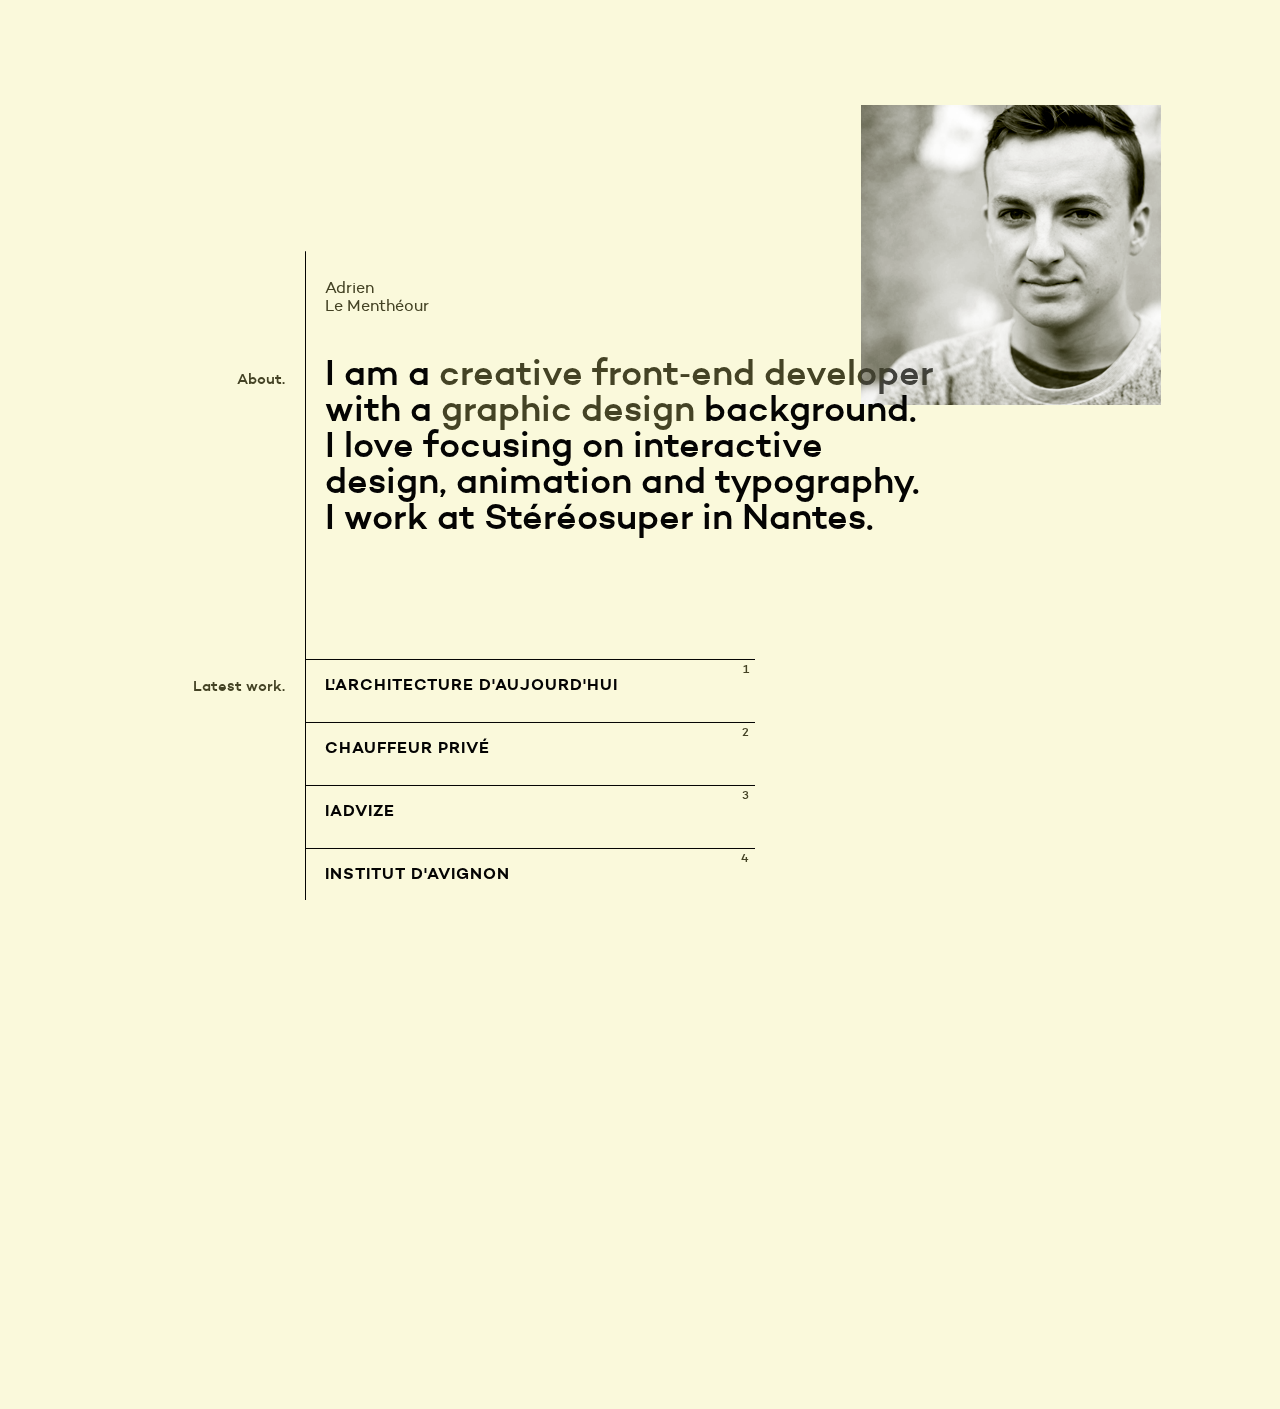
==== index.html @ e452087c ":art: Illus home" ====
<!DOCTYPE html>
<!--[if lt IE 9]> <html lang='fr-FR' class='no-js lt-ie9 lt-ie10'> <![endif]-->
<!--[if IE 9]> <html lang='fr-FR' class="no-js lt-ie10"> <![endif]-->
<!--[if gt IE 9]><!--> <html lang='fr-FR' class='no-js'> <!--<![endif]-->

  <head>
    <meta http-equiv='X-UA-Compatible' content='IE=edge'>
      <meta charset='utf-8'>
      <title>Adrien Le Menth&eacute;our - Creative front-end developer</title>
      <meta name='description' content='I am a creative front-end developer with a graphic design background. I love focusing on interactive design, animation and typography.'>
      <meta name='viewport' content='width=device-width,initial-scale=1'>
      <link rel="apple-touch-icon" sizes="57x57" href="/apple-touch-icon-57x57.png">
      <link rel="apple-touch-icon" sizes="114x114" href="/apple-touch-icon-114x114.png">
      <link rel="apple-touch-icon" sizes="72x72" href="/apple-touch-icon-72x72.png">
      <link rel="apple-touch-icon" sizes="144x144" href="/apple-touch-icon-144x144.png">
      <link rel="apple-touch-icon" sizes="60x60" href="/apple-touch-icon-60x60.png">
      <link rel="apple-touch-icon" sizes="120x120" href="/apple-touch-icon-120x120.png">
      <link rel="apple-touch-icon" sizes="76x76" href="/apple-touch-icon-76x76.png">
      <link rel="apple-touch-icon" sizes="152x152" href="/apple-touch-icon-152x152.png">
      <link rel="icon" type="image/png" href="/favicon-196x196.png" sizes="196x196">
      <link rel="icon" type="image/png" href="/favicon-160x160.png" sizes="160x160">
      <link rel="icon" type="image/png" href="/favicon-96x96.png" sizes="96x96">
      <link rel="icon" type="image/png" href="/favicon-16x16.png" sizes="16x16">
      <link rel="icon" type="image/png" href="/favicon-32x32.png" sizes="32x32">
      <meta name="msapplication-TileColor" content="#000000">
      <meta name="msapplication-TileImage" content="/mstile-144x144.png">
      <link rel='stylesheet' href='css/style.css'>
      <script src='js/modernizr.min.js'></script>
      <!-- GA -->
      <script>
        (function(i,s,o,g,r,a,m){i['GoogleAnalyticsObject']=r;i[r]=i[r]||function(){
        (i[r].q=i[r].q||[]).push(arguments)},i[r].l=1*new Date();a=s.createElement(o),
        m=s.getElementsByTagName(o)[0];a.async=1;a.src=g;m.parentNode.insertBefore(a,m)
        })(window,document,'script','//www.google-analytics.com/analytics.js','ga');
        ga('create', 'UA-35188171-1', 'auto');
        ga('send', 'pageview');
      </script>
  </head>

	<body>
    <section id="bloc-illus">
      <div class="container">
        <div class="wrapper-img-illus">
          <img src="img/profil.png">
          <svg  class="stroke-illus" id="stroke-top" xmlns="http://www.w3.org/2000/svg" xmlns:xlink="http://www.w3.org/1999/xlink" x="0px" y="0px"
             viewBox="0 0 120 124" style="enable-background:new 0 0 120 124;" xml:space="preserve">
            <path id="path-stroke-top" d="M15.5,108.5c13-30,53-82,89-93"/>
          </svg>
          <svg class="stroke-illus" id="stroke-bottom" version="1.1" xmlns="http://www.w3.org/2000/svg" xmlns:xlink="http://www.w3.org/1999/xlink" x="0px" y="0px"
             viewBox="0 0 213 221" style="enable-background:new 0 0 213 221;" xml:space="preserve">
            <path id="path-stroke-bottom" d="M15.5,205.5c37-96,111-36,132-85s21-94,50-105"/>
          </svg>
        </div>
      </div>
    </section>
    <section id="main">
    	<div class="container">
    		<div id="bloc-content">
    			<div id="trait"></div>
  				<div id="name">Adrien <br />Le Menthéour</div>
  				
  				<div class="categ" id="about">
  					<h2>About.</h2>
  					<h1>I am a <strong>creative front&#8209;end developer</strong> with a <strong>graphic design</strong> background. I love focusing on interactive design, animation and&nbsp;typography.<br /> I work at Stéréosuper in&nbsp;Nantes.</h1>
  				</div>
  				
  				<div class="categ" id="latest-work">
  					<h2 class="big-padding-top">Latest work.</h2>
  					<ul id="projects">
              <li class="project" id="project-aa">
                <a title="L'Architecture d'Aujourd'hui" class="project-link" href="http://www.larchitecturedaujourdhui.fr/" target="_blank" >
                  L'Architecture d'Aujourd'hui
                  <span class="bandeau-hover">
                    <span class="content-txt" data-hover="L'Architecture d'Aujourd'hui">
                      <span class="action">View it live ›</span>
                    </span>
                  </span>
                </a>
              </li>
              <li class="project" id="project-chauffeur-prive">
                <a title="Chauffeur Privé" class="project-link" href="http://www.chauffeur-prive.com/" target="_blank" >
                  Chauffeur Privé
                  <span class="bandeau-hover">
                    <span class="content-txt" data-hover="Chauffeur Privé">
                      <span class="action">View it live ›</span>
                    </span>
                  </span>
                </a>
              </li>
  						<li class="project" id="project-iadvize">
  							<a title="iAdvize" class="project-link" href="http://www.iadvize.com/fr/" target="_blank" >
  								iAdvize
                  <span class="bandeau-hover">
                    <span class="content-txt" data-hover="iAdvize">
                      <span class="action">View it live ›</span>
                    </span>
                  </span>
  							</a>
  						</li>
  						<li class="project" id="project-institut-avignon">
  							<a title="Institut d'Avignon" class="project-link" href="http://www.institutdavignon.fr/" target="_blank" >
  								Institut d'Avignon
                  <span class="bandeau-hover">
                    <span class="content-txt" data-hover="Institut d'Avignon">
                      <span class="action">View it live ›</span>
                    </span>
                  </span>
  							</a>
  						</li>
              <li class="project" id="project-arx">
                <a title="ARX" class="project-link" href="video-arx.html" target="_blank" >
                  ARX
                  <span class="bandeau-hover">
                    <span class="content-txt" data-hover="ARX">
                      <span class="action">View the screen capture ›</span>
                    </span>
                  </span>
                </a>
              </li>
  						<li class="project" id="project-fioulreduc">
  							<a title="FioulReduc" class="project-link" href="http://www.fioulreduc.com/" target="_blank" >
  								FioulReduc
                  <span class="bandeau-hover">
                    <span class="content-txt" data-hover="FioulReduc">
                      <span class="action">View it live ›</span>
                    </span>
                  </span>
  							</a>
  						</li>
              <li class="project" id="project-proximis">
                <a title="Proximis" class="project-link" href="video-proximis.html" target="_blank" >
                  Proximis
                  <span class="bandeau-hover">
                    <span class="content-txt" data-hover="Proximis">
                      <span class="action">View the screen capture ›</span>
                    </span>
                  </span>
                </a>
              </li>
  					</ul>
  				</div>
  				
  				<div class="categ" id="more-informations">
  					<h2>More information.</h2>
  					<ul id="social">
  						<li>
  							<a href="https://twitter.com/adrienleme" target="_blank" class="social-link plus-link"><span class="plus"></span>@adrienleme</a>
  							<div class="social-desc">Twitter</div>
  						</li>
  						<li>
  							<a href="mailto:contact@adrienlementheour.com" class="social-link plus-link"><span class="plus"></span>contact@adrienlementheour.com</a>
  							<div class="social-desc">e-mail</div>
  						</li>
  					</ul>
  				</div>
    		</div>
    	</div>
    </section>
    <!-- Greensock -->
    <script src="js/libs/tweens/TweenMax.min.js"></script>
    <script src="js/libs/tweens/plugins/ScrollToPlugin.min.js"></script>
    <script src="js/libs/tweens/plugins/DrawSVGPlugin.min.js"></script>

    <script src='js/jquery-1.11.2.min.js'></script>
    <script src='js/script.js'></script>
	</body>
</html>
---- css/style.css ----
@charset "utf-8";
article,
aside,
details,
figcaption,
figure,
footer,
header,
hgroup,
nav,
section,
summary,
main {
  display: block;
}
audio,
canvas,
video {
  display: inline-block;
  vertical-align: middle;
}
audio:not([controls]),
[hidden],
template {
  display: none;
}
* {
  box-sizing: inherit;
  padding: 0;
  margin: 0;
  font-size: inherit;
  line-height: inherit;
}
*:after,
*:before {
  box-sizing: inherit;
}
::after,
::before {
  vertical-align: inherit;
  text-decoration: inherit;
}
:root {
  box-sizing: border-box;
  -ms-overflow-style: -ms-autohiding-scrollbar;
  font-family: sans-serif;
  -webkit-text-size-adjust: 100%;
  -ms-text-size-adjust: 100%;
  text-size-adjust: 100%;
  text-rendering: optimizeLegibility;
}
a:focus {
  outline: thin dotted;
}
a:active,
a:hover {
  outline: 0;
}
iframe,
img,
svg {
  vertical-align: middle;
}
iframe,
embed,
object {
  max-width: 100%;
}
abbr[title] {
  border-bottom: 1px dotted;
}
b,
strong {
  font-weight: bold;
}
dfn {
  font-style: italic;
}
mark {
  background: #ff0;
  color: #000000;
}
code,
kbd,
pre,
samp {
  font-family: 'courier new', monospace, serif;
  font-size: 1em;
}
pre {
  white-space: pre;
  white-space: pre-wrap;
  word-wrap: break-word;
  overflow: auto;
  margin: 1em 0;
}
q {
  quotes: none;
}
q:before,
q:after {
  content: '';
  content: none;
}
sub,
sup,
small {
  font-size: 75%;
}
sub,
sup {
  position: relative;
  vertical-align: baseline;
  line-height: 0;
}
sup {
  top: -0.5em;
}
sub {
  bottom: -0.25em;
}
nav ul,
nav ol {
  list-style: none;
  list-style-image: none;
}
img {
  border: 0;
  -ms-interpolation-mode: bicubic;
}
svg:not(:root) {
  overflow: hidden;
}
fieldset,
legend {
  border: 0;
}
legend {
  white-space: normal;
}
button,
html input[type=button],
input[type=reset],
input[type=submit] {
  -moz-appearance: button;
  -webkit-appearance: button;
  cursor: pointer;
}
select {
  cursor: pointer;
}
button[disabled],
input[disabled] {
  cursor: default;
}
button,
input,
select,
textarea {
  vertical-align: baseline;
  font-family: inherit;
  font-size: 100%;
  background: none;
  border-radius: 0;
  color: inherit;
  font-style: inherit;
  font-weight: inherit;
}
input[type=checkbox],
input[type=radio] {
  cursor: pointer;
}
input[type=number] {
  width: auto;
}
button,
input {
  line-height: normal;
  -moz-appearance: none;
  -webkit-appearance: none;
}
button::-moz-focus-inner,
input::-moz-focus-inner {
  border: 0;
  padding: 0;
}
textarea {
  vertical-align: top;
  overflow: auto;
  resize: vertical;
  -moz-appearance: none;
  -webkit-appearance: none;
}
table {
  border-collapse: collapse;
  border-spacing: 0;
}
progress {
  display: inline-block;
}
[unselectable] {
  -webkit-user-select: none;
  -moz-user-select: none;
  -ms-user-select: none;
  user-select: none;
}
dl,
menu {
  margin: 1em 0;
}
dd {
  margin: 0 0 0 40px;
}
menu {
  padding: 0 0 0 40px;
}
@font-face {
  font-family: 'CamptonSemiBold';
  src: url('../fonts/Campton/Rene Bieder - Campton SemiBold.eot');
  /* IE9 Compat Modes */
  src: url('../fonts/Campton/Rene Bieder - Campton SemiBold.eot?#iefix') format('embedded-opentype'), /* IE6-IE8 */ url('../fonts/Campton/Rene Bieder - Campton SemiBold.woff') format('woff'), /* Modern Browsers */ url('../fonts/Campton/Rene Bieder - Campton SemiBold.ttf') format('truetype'), /* Safari, Android, iOS */ url('../fonts/Campton/Rene Bieder - Campton SemiBold.svg#07d531e49ef067e27012643fe1fb0725') format('svg');
  /* Legacy iOS */
  font-style: normal;
  font-weight: 700;
}
@font-face {
  font-family: 'CamptonBook';
  src: url('../fonts/Campton/Rene Bieder - Campton Book.eot');
  /* IE9 Compat Modes */
  src: url('../fonts/Campton/Rene Bieder - Campton Book.eot?#iefix') format('embedded-opentype'), /* IE6-IE8 */ url('../fonts/Campton/Rene Bieder - Campton Book.woff') format('woff'), /* Modern Browsers */ url('../fonts/Campton/Rene Bieder - Campton Book.ttf') format('truetype'), /* Safari, Android, iOS */ url('../fonts/Campton/Rene Bieder - Campton Book.svg#539bd9c45d8c6738cfda9bd764bef0e7') format('svg');
  /* Legacy iOS */
  font-style: normal;
  font-weight: 400;
}
@font-face {
  font-family: 'CamptonBookItalic';
  src: url('../fonts/Campton/Rene Bieder - Campton Book Italic.eot');
  /* IE9 Compat Modes */
  src: url('../fonts/Campton/Rene Bieder - Campton Book Italic.eot?#iefix') format('embedded-opentype'), /* IE6-IE8 */ url('../fonts/Campton/Rene Bieder - Campton Book Italic.woff') format('woff'), /* Modern Browsers */ url('../fonts/Campton/Rene Bieder - Campton Book Italic.ttf') format('truetype'), /* Safari, Android, iOS */ url('../fonts/Campton/Rene Bieder - Campton Book Italic.svg#43972483396cb8ddc137a00c31095aee') format('svg');
  /* Legacy iOS */
  font-style: italic;
  font-weight: 400;
}
@font-face {
  font-family: 'CamptonLight';
  src: url('../fonts/Campton/Rene Bieder - Campton Light.eot');
  /* IE9 Compat Modes */
  src: url('../fonts/Campton/Rene Bieder - Campton Light.eot?#iefix') format('embedded-opentype'), /* IE6-IE8 */ url('../fonts/Campton/Rene Bieder - Campton Light.woff') format('woff'), /* Modern Browsers */ url('../fonts/Campton/Rene Bieder - Campton Light.ttf') format('truetype'), /* Safari, Android, iOS */ url('../fonts/Campton/Rene Bieder - Campton Light.svg#cb0076bde307d1c9b973c30a403bd200') format('svg');
  /* Legacy iOS */
  font-style: normal;
  font-weight: 200;
}
@font-face {
  font-family: 'CamptonLightItalic';
  src: url('../fonts/Campton/Rene Bieder - Campton Light Italic.eot');
  /* IE9 Compat Modes */
  src: url('../fonts/Campton/Rene Bieder - Campton Light Italic.eot?#iefix') format('embedded-opentype'), /* IE6-IE8 */ url('../fonts/Campton/Rene Bieder - Campton Light Italic.woff') format('woff'), /* Modern Browsers */ url('../fonts/Campton/Rene Bieder - Campton Light Italic.ttf') format('truetype'), /* Safari, Android, iOS */ url('../fonts/Campton/Rene Bieder - Campton Light Italic.svg#fd4b1d98d6556f5e51da865b13538e56') format('svg');
  /* Legacy iOS */
  font-style: italic;
  font-weight: 200;
}
@font-face {
  font-family: 'CamptonMedium';
  src: url('../fonts/Campton/Rene Bieder - Campton Medium.eot');
  /* IE9 Compat Modes */
  src: url('../fonts/Campton/Rene Bieder - Campton Medium.eot?#iefix') format('embedded-opentype'), /* IE6-IE8 */ url('../fonts/Campton/Rene Bieder - Campton Medium.woff') format('woff'), /* Modern Browsers */ url('../fonts/Campton/Rene Bieder - Campton Medium.ttf') format('truetype'), /* Safari, Android, iOS */ url('../fonts/Campton/Rene Bieder - Campton Medium.svg#4b795d143b94453d46748baed030e15a') format('svg');
  /* Legacy iOS */
  font-style: normal;
  font-weight: 400;
}
@font-face {
  font-family: 'CamptonMediumItalic';
  src: url('../fonts/Campton/Rene Bieder - Campton Medium Italic.eot');
  /* IE9 Compat Modes */
  src: url('../fonts/Campton/Rene Bieder - Campton Medium Italic.eot?#iefix') format('embedded-opentype'), /* IE6-IE8 */ url('../fonts/Campton/Rene Bieder - Campton Medium Italic.woff') format('woff'), /* Modern Browsers */ url('../fonts/Campton/Rene Bieder - Campton Medium Italic.ttf') format('truetype'), /* Safari, Android, iOS */ url('../fonts/Campton/Rene Bieder - Campton Medium Italic.svg#90153ef67054648aae573f44ca7335c5') format('svg');
  /* Legacy iOS */
  font-style: italic;
  font-weight: 400;
}
@font-face {
  font-family: 'CamptonThin';
  src: url('../fonts/Campton/Rene Bieder - Campton Thin.eot');
  /* IE9 Compat Modes */
  src: url('../fonts/Campton/Rene Bieder - Campton Thin.eot?#iefix') format('embedded-opentype'), /* IE6-IE8 */ url('../fonts/Campton/Rene Bieder - Campton Thin.woff') format('woff'), /* Modern Browsers */ url('../fonts/Campton/Rene Bieder - Campton Thin.ttf') format('truetype'), /* Safari, Android, iOS */ url('../fonts/Campton/Rene Bieder - Campton Thin.svg#726004dfd21b579ad4cf6a5fb0df1ae6') format('svg');
  /* Legacy iOS */
  font-style: normal;
  font-weight: 200;
}
@font-face {
  font-family: 'CamptonThinItalic';
  src: url('../fonts/Campton/Rene Bieder - Campton Thin Italic.eot');
  /* IE9 Compat Modes */
  src: url('../fonts/Campton/Rene Bieder - Campton Thin Italic.eot?#iefix') format('embedded-opentype'), /* IE6-IE8 */ url('../fonts/Campton/Rene Bieder - Campton Thin Italic.woff') format('woff'), /* Modern Browsers */ url('../fonts/Campton/Rene Bieder - Campton Thin Italic.ttf') format('truetype'), /* Safari, Android, iOS */ url('../fonts/Campton/Rene Bieder - Campton Thin Italic.svg#0e15bc800a9496efaf80db8335497f8c') format('svg');
  /* Legacy iOS */
  font-style: italic;
  font-weight: 200;
}
/******* GÉNÉRAL *******/
::-moz-selection {
  background: #000;
  color: #fff;
  text-shadow: none;
}
::selection {
  background: #000;
  color: #fff;
  text-shadow: none;
}
html {
  font-size: 62.5%;
}
body {
  font-size: 1.6em;
  line-height: 1;
}
h1 {
  font-size: 2em;
  margin: 1em 0;
}
h2 {
  font-size: 1.7em;
  margin: 1.33em 0;
}
h5 {
  font-size: 1.3em;
  margin: 1.67em 0;
}
h6 {
  font-size: 1.1em;
  margin: 2.33em 0;
}
p {
  margin: 1em 0;
}
blockquote {
  margin: 1em 40px;
}
ol,
ul {
  margin: 1em 0;
  padding: 0 0 0 40px;
}
img {
  max-width: 100%;
  height: auto;
}
/******* LIENS / BOUTONS *******/
a {
  text-decoration: none;
  -webkit-transition: 0.3s ease-in-out;
          transition: 0.3s ease-in-out;
}
a:focus {
  outline: 0;
}
/******* FORMULAIRES *******/
::-webkit-input-placeholder {
  color: #8b8b8b;
}
::-moz-placeholder {
  color: #8b8b8b;
}
:-ms-input-placeholder {
  color: #8b8b8b;
}
input:focus,
textarea:focus {
  outline: 0;
}
button:focus {
  outline: 0;
}
/******* MODULES *******/
.container {
  max-width: 1200px;
  padding: 0 20px;
  margin: 0 auto;
}
html,
body {
  font-family: 'CamptonBook', sans-serif;
  font-weight: normal;
  font-size: 1em;
  -webkit-font-smoothing: antialiased;
  -moz-osx-font-smoothing: grayscale;
  min-height: 100%;
  height: 100%;
}
html {
  overflow: hidden;
  position: relative;
}
body {
  background: #faf9db;
  width: 100%;
  overflow-x: hidden;
}
a.plus-link {
  position: relative;
  -webkit-transition: all 0.15s;
          transition: all 0.15s;
  color: #000000;
}
a.plus-link .plus {
  font-size: 70px;
  position: absolute;
  top: 50%;
  margin-top: -35px;
  left: 50%;
  margin-left: -35px;
  color: #000000;
  display: block;
  width: 70px;
  height: 70px;
  line-height: 82px;
  text-align: center;
  opacity: 0;
  -webkit-transform: translateY(20px);
      -ms-transform: translateY(20px);
          transform: translateY(20px);
  -webkit-transition: all 0.15s;
          transition: all 0.15s;
}
a.plus-link .plus:before {
  content: "+";
}
a.plus-link:hover {
  color: #1e32d2;
}
a.plus-link:hover .plus {
  opacity: 1;
  -webkit-transform: translateY(0);
      -ms-transform: translateY(0);
          transform: translateY(0);
}
.container {
  display: block;
  position: relative;
  width: 1150px;
  height: auto;
  margin: 0 auto;
}
.container.small-padding {
  padding: 80px 0 80px 0;
}
#main .container {
  padding: 250px 0 80px 0;
}
#bloc-content {
  display: block;
  position: relative;
  width: 890px;
  margin: 0 0 0 260px;
  padding: 30px 0 75px 0;
  opacity: 0;
  -webkit-transform: translateY(100px);
      -ms-transform: translateY(100px);
          transform: translateY(100px);
  mix-blend-mode: luminosity;
}
.no-js #bloc-content {
  opacity: 1;
  -webkit-transform: translateY(0);
      -ms-transform: translateY(0);
          transform: translateY(0);
}
#bloc-content #name {
  color: #1e32d2;
  line-height: 1.1em;
}
#bloc-content .categ {
  display: block;
  position: relative;
  margin-bottom: 120px;
  -webkit-transform: translateY(80px);
      -ms-transform: translateY(80px);
          transform: translateY(80px);
}
.no-js #bloc-content .categ {
  -webkit-transform: translateY(0);
      -ms-transform: translateY(0);
          transform: translateY(0);
}
#bloc-content .categ:last-child {
  margin-bottom: 0;
}
#bloc-content .categ h1 {
  font-family: 'CamptonMedium', sans-serif;
  font-weight: normal;
  font-size: 2.25em;
  -webkit-font-smoothing: antialiased;
  -moz-osx-font-smoothing: grayscale;
  display: block;
  width: 610px;
}
#bloc-content .categ h2 {
  position: absolute;
  top: 0;
  left: -280px;
  text-align: right;
  display: block;
  color: #1e32d2;
  width: 240px;
  height: auto;
  margin: 0;
  padding: 14px 0 0 0;
  font-family: 'CamptonMedium', sans-serif;
  font-weight: normal;
  font-size: 0.95em;
  -webkit-font-smoothing: antialiased;
  -moz-osx-font-smoothing: grayscale;
  -webkit-transform: translateY(80px);
      -ms-transform: translateY(80px);
          transform: translateY(80px);
}
.no-js #bloc-content .categ h2 {
  -webkit-transform: translateY(0);
      -ms-transform: translateY(0);
          transform: translateY(0);
}
#bloc-content .categ h2.big-padding-top {
  padding-top: 21px;
}
#bloc-content .categ strong {
  font-weight: normal;
  color: #1e32d2;
}
#bloc-content .categ ul#projects {
  display: block;
  position: relative;
  margin: 0 0 0 -20px;
  padding: 0;
  list-style-type: none;
  counter-reset: counter-projects;
}
#bloc-content .categ ul#projects li.project {
  display: block;
  position: relative;
  margin: 0;
  padding: 0;
  width: 500px;
  height: auto;
  counter-increment: counter-projects;
  overflow: hidden;
}
#bloc-content .categ ul#projects li.project a.project-link {
  display: block;
  width: 100%;
  height: 63px;
  padding: 20px 0 32px 20px;
  box-sizing: border-box;
  text-decoration: none;
  color: #000000;
  text-transform: uppercase;
  font-family: 'CamptonSemiBold', sans-serif;
  font-weight: normal;
  font-size: 1em;
  -webkit-font-smoothing: antialiased;
  -moz-osx-font-smoothing: grayscale;
  position: relative;
  z-index: 2;
  letter-spacing: 1px;
  -webkit-transform-style: preserve-3d;
          transform-style: preserve-3d;
  -webkit-backface-visibility: hidden;
          backface-visibility: hidden;
  -webkit-transform: translateZ(1px);
          transform: translateZ(1px);
}
#bloc-content .categ ul#projects li.project a.project-link:before {
  content: counter(counter-projects);
  width: 30px;
  height: auto;
  position: absolute;
  color: #1e32d2;
  top: 5px;
  right: 10%;
  right: calc(10% + 5px);
  text-align: right;
  font-family: 'CamptonMedium', sans-serif;
  font-weight: normal;
  font-size: 0.75em;
  -webkit-font-smoothing: antialiased;
  -moz-osx-font-smoothing: grayscale;
  -webkit-transition: all 0.2s ease-out;
          transition: all 0.2s ease-out;
  display: block;
}
#bloc-content .categ ul#projects li.project a.project-link:after {
  content: "";
  display: block;
  width: 100%;
  height: 1px;
  position: absolute;
  top: 0;
  left: 0;
  background-color: #000000;
  -webkit-transform: scaleX(0.9);
      -ms-transform: scaleX(0.9);
          transform: scaleX(0.9);
  -webkit-transition: -webkit-transform 0.3s ease-out;
          transition: transform 0.3s ease-out;
  -webkit-transform-origin: 0 50%;
      -ms-transform-origin: 0 50%;
          transform-origin: 0 50%;
}
#bloc-content .categ ul#projects li.project a.project-link .bandeau-hover {
  display: block;
  width: auto;
  height: auto;
  position: absolute;
  top: 0;
  right: 0;
  bottom: 0;
  left: 0;
  background-color: #1e32d2;
  -webkit-transform: translateX(-100%) translateZ(1px);
          transform: translateX(-100%) translateZ(1px);
  -webkit-transition: -webkit-transform 0.3s ease-out;
          transition: transform 0.3s ease-out;
  -webkit-transform-origin: 0 50%;
      -ms-transform-origin: 0 50%;
          transform-origin: 0 50%;
  z-index: 2;
  overflow: hidden;
  -webkit-transform-style: preserve-3d;
          transform-style: preserve-3d;
  -webkit-backface-visibility: hidden;
          backface-visibility: hidden;
}
#bloc-content .categ ul#projects li.project a.project-link .bandeau-hover .content-txt {
  width: 100%;
  height: 100%;
  color: #fff;
  position: absolute;
  top: 0;
  left: 0;
  -webkit-transform: translateX(100%) translateZ(1px);
          transform: translateX(100%) translateZ(1px);
  -webkit-transition: -webkit-transform 0.3s ease-out;
          transition: transform 0.3s ease-out;
  box-sizing: border-box;
  padding: 20px 0 32px 20px;
  -webkit-transform-style: preserve-3d;
          transform-style: preserve-3d;
  -webkit-backface-visibility: hidden;
          backface-visibility: hidden;
}
#bloc-content .categ ul#projects li.project a.project-link .bandeau-hover .content-txt:before {
  content: attr(data-hover);
}
#bloc-content .categ ul#projects li.project a.project-link .action {
  text-transform: none;
  font-family: 'CamptonBook', sans-serif;
  font-weight: normal;
  font-size: 0.9em;
  -webkit-font-smoothing: antialiased;
  -moz-osx-font-smoothing: grayscale;
  letter-spacing: 0;
  position: absolute;
  top: 45px;
  right: 20px;
  opacity: 0;
  z-index: 3;
  color: #ffffff;
}
#bloc-content .categ ul#projects li.project a.project-link:hover:before {
  opacity: 0;
  -webkit-transform: translateX(50px);
      -ms-transform: translateX(50px);
          transform: translateX(50px);
}
#bloc-content .categ ul#projects li.project a.project-link:hover:after {
  -webkit-transform: scaleX(1);
      -ms-transform: scaleX(1);
          transform: scaleX(1);
}
#bloc-content .categ ul#projects li.project a.project-link:hover .action {
  opacity: 1;
  -webkit-transform: translateX(0) translateZ(1px);
          transform: translateX(0) translateZ(1px);
}
#bloc-content .categ ul#projects li.project a.project-link:hover .bandeau-hover {
  -webkit-transform: translateX(0%) translateZ(1px);
          transform: translateX(0%) translateZ(1px);
}
#bloc-content .categ ul#projects li.project a.project-link:hover .bandeau-hover .content-txt {
  -webkit-transform: translateX(0%) translateZ(1px);
          transform: translateX(0%) translateZ(1px);
}
#bloc-content .categ ul#projects li.project .project-content {
  position: relative;
  z-index: 1;
  display: block;
  padding: 0 0 0 20px;
  margin: 0 0 40px 0;
  width: 90%;
}
#bloc-content .categ ul#projects li.project .project-content .video-wrapper {
  display: block;
  width: 100%;
  height: auto;
  position: relative;
  overflow: hidden;
  border-radius: 4px;
}
#bloc-content .categ ul#projects li.project .project-content .video-wrapper video {
  width: 100%;
  height: auto;
}
#bloc-content .categ ul#projects li.project .project-content .project-desc {
  display: block;
  width: auto;
  height: auto;
  font-family: 'CamptonMedium', sans-serif;
  font-weight: normal;
  font-size: 1em;
  -webkit-font-smoothing: antialiased;
  -moz-osx-font-smoothing: grayscale;
  line-height: 1.3em;
  float: right;
  margin: 40px 0 0 0;
}
#bloc-content .categ ul#projects li.project .project-content .project-desc .project-desc-decoration {
  display: block;
  width: 50px;
  height: 5px;
  margin: 0 0 20px 0;
  background-color: #1e32d2;
}
#bloc-content .categ ul#projects li.project .project-content .project-desc ul.project-categ {
  display: block;
  width: 100%;
  height: auto;
  margin: 0;
  padding: 0;
  list-style-type: none;
}
#bloc-content .categ ul#projects li.project .project-content .project-desc ul.project-categ li {
  display: block;
  width: 100%;
  height: auto;
  margin: 10px 0;
  padding: 0;
}
#bloc-content .categ ul#projects li.project .project-content .project-desc ul.project-categ li .categ-title {
  font-family: 'CamptonLight', sans-serif;
  font-weight: normal;
  font-size: 1em;
  -webkit-font-smoothing: antialiased;
  -moz-osx-font-smoothing: grayscale;
  color: #1e32d2;
}
#bloc-content .categ ul#projects li.project .project-content .project-desc ul.project-categ li .content-categ {
  font-family: 'CamptonBook', sans-serif;
  font-weight: normal;
  font-size: 1.3em;
  -webkit-font-smoothing: antialiased;
  -moz-osx-font-smoothing: grayscale;
}
#bloc-content .categ ul#projects li.project .project-content .project-desc ul.project-categ li .content-categ.project-content-categ {
  width: 250px;
}
#bloc-content .categ ul#social {
  display: block;
  list-style-type: none;
  margin: 0;
  padding: 10px 0 0 0;
}
#bloc-content .categ ul#social li {
  display: inline-block;
  vertical-align: top;
  margin: 0 50px 0 0;
  padding: 0;
}
#bloc-content .categ ul#social li a.social-link {
  text-decoration: none;
  font-family: 'CamptonMedium', sans-serif;
  font-weight: normal;
  font-size: 1.25em;
  -webkit-font-smoothing: antialiased;
  -moz-osx-font-smoothing: grayscale;
  margin: 0;
  padding: 0;
}
#bloc-content .categ ul#social li .social-desc {
  text-transform: uppercase;
  color: #1e32d2;
  font-family: 'CamptonMedium', sans-serif;
  font-weight: normal;
  font-size: 0.625em;
  -webkit-font-smoothing: antialiased;
  -moz-osx-font-smoothing: grayscale;
  margin: 2px 0 0 0;
}
#bloc-content #trait {
  display: block;
  width: 1px;
  height: 100%;
  background: #000000;
  position: absolute;
  top: 0;
  left: -20px;
}
.video-projet {
  width: 100%;
  height: auto;
  margin: 20px 0;
}
#bloc-illus {
  display: block;
  position: fixed;
  top: 0;
  left: 0;
  width: 100%;
  height: 100%;
  margin: 0;
}
#bloc-illus .container {
  height: 100%;
}
#bloc-illus #canvas-bloc-illus {
  display: none;
  width: 100%;
  height: 100%;
}
#bloc-illus #canvas-bloc-illus:focus {
  outline: none;
}
#bloc-illus .wrapper-img-illus {
  position: absolute;
  top: 105px;
  right: 54px;
  -webkit-transform: translateY(80px);
      -ms-transform: translateY(80px);
          transform: translateY(80px);
  opacity: 0;
  -webkit-transform-style: preserve-3d;
          transform-style: preserve-3d;
  -webkit-backface-visibility: hidden;
          backface-visibility: hidden;
}
.no-js #bloc-illus .wrapper-img-illus {
  -webkit-transform: translateY(0);
      -ms-transform: translateY(0);
          transform: translateY(0);
  opacity: 1;
}
#bloc-illus .wrapper-img-illus:after {
  content: "";
  display: block;
  width: 100%;
  height: 100%;
  position: absolute;
  top: 0;
  left: 0;
  background-color: #faf9db;
  mix-blend-mode: color-burn;
}
#bloc-illus .wrapper-img-illus .stroke-illus {
  position: absolute;
  fill: none;
  stroke: #1e32d2;
  stroke-linecap: round;
  stroke-linejoin: round;
  stroke-width: 30px;
  mix-blend-mode: multiply;
  display: none;
}
#bloc-illus .wrapper-img-illus .stroke-illus#stroke-top {
  top: -35px;
  left: -22px;
  width: 120px;
  height: 124px;
}
#bloc-illus .wrapper-img-illus .stroke-illus#stroke-top #path-stroke-top {
  width: 120px;
  height: 124px;
}
#bloc-illus .wrapper-img-illus .stroke-illus#stroke-bottom {
  bottom: -56px;
  right: -57px;
  width: 213px;
  height: 223px;
}
#bloc-illus .wrapper-img-illus .stroke-illus#stroke-bottom #path-stroke-bottom {
  width: 213px;
  height: 223px;
}
#bloc-illus .wrapper-img-illus img {
  display: block;
  position: relative;
  -webkit-transform-style: preserve-3d;
          transform-style: preserve-3d;
  -webkit-backface-visibility: hidden;
          backface-visibility: hidden;
}
/******* CLASSES GENERALES  *******/
.reset-ul {
  padding: 0;
  margin: 0;
  list-style: none;
}
.hidden {
  display: none !important;
}
.clearfix:before,
.clearfix:after {
  content: " ";
  display: table;
}
.clearfix:after {
  clear: both;
}
/******* RESPONSIVE *******/
@media (max-width: 1150px) {
  .container {
    width: 90%;
  }
  #bloc-content {
    width: 830px;
    margin: 0 0 0 200px;
  }
  #bloc-illus .wrapper-img-illus {
    width: 250px;
    height: 250px;
    top: 167px;
    right: 15px;
  }
  #bloc-illus .wrapper-img-illus img {
    width: 100%;
    height: 100%;
  }
  #bloc-illus .wrapper-img-illus .stroke-illus#stroke-bottom {
    width: 150px;
    height: 157px;
    bottom: -36px;
    right: -18px;
  }
  #bloc-illus .wrapper-img-illus .stroke-illus#stroke-bottom #path-stroke-bottom {
    width: 150px;
    height: 157px;
  }
  #bloc-illus .wrapper-img-illus .stroke-illus#stroke-top {
    width: 84px;
    height: 87px;
    top: -20px;
    left: -8px;
  }
  #bloc-illus .wrapper-img-illus .stroke-illus#stroke-top #path-stroke-top {
    width: 84px;
    height: 87px;
  }
}
@media (max-width: 1024px) {
  #main .container {
    padding: 160px 0 60px 0;
  }
  #bloc-illus .wrapper-img-illus {
    width: 200px;
    height: 200px;
    top: 73px;
    right: 15px;
  }
  #bloc-illus .wrapper-img-illus img {
    width: 100%;
    height: 100%;
  }
  #bloc-illus .wrapper-img-illus .stroke-illus#stroke-bottom {
    width: 100px;
    height: 105px;
    bottom: -18px;
    right: -8px;
  }
  #bloc-illus .wrapper-img-illus .stroke-illus#stroke-bottom #path-stroke-bottom {
    width: 100px;
    height: 105px;
  }
  #bloc-illus .wrapper-img-illus .stroke-illus#stroke-top {
    width: 56px;
    height: 58px;
    top: -4px;
    left: -4px;
  }
  #bloc-illus .wrapper-img-illus .stroke-illus#stroke-top #path-stroke-top {
    width: 56px;
    height: 58px;
  }
  #bloc-content {
    width: auto;
    box-sizing: border-box;
    padding: 30px 0 75px 130px;
    margin: 0;
  }
  #bloc-content #trait {
    left: 109px;
  }
  #bloc-content .categ h1 {
    width: 100%;
    font-size: 2em;
  }
}
@media (max-width: 767px) {
  #bloc-illus {
    display: none;
  }
  #main .container {
    padding: 20px 0;
  }
  #bloc-content {
    padding: 30px 0 75px 0;
  }
  #bloc-content #trait {
    display: none;
  }
  #bloc-content #name {
    margin-bottom: 40px;
  }
  #bloc-content .categ {
    margin-bottom: 40px;
  }
  #bloc-content .categ h1 {
    margin: 15px 0 0 0;
    font-size: 1.6em;
  }
  #bloc-content .categ h2 {
    position: relative;
    text-align: left;
    width: auto;
    top: inherit;
    left: inherit;
    margin: 0 0 15px 0;
  }
  #bloc-content .categ ul#projects {
    margin: 0;
  }
  #bloc-content .categ ul#projects li.project {
    height: auto;
    padding: 0;
    width: 100%;
    max-width: 445px;
  }
  #bloc-content .categ ul#projects li.project a.project-link {
    padding: 20px 0 20px 20px;
    font-size: 0.8em;
  }
}
@media (max-width: 480px) {
  #bloc-illus {
    top: -110px;
    right: -250px;
  }
  #bloc-content .categ h1 {
    font-size: 1.4em;
  }
  #bloc-content .categ ul#projects li.project a.project-link:before {
    right: 5px;
  }
  #bloc-content .categ ul#projects li.project a.project-link:after {
    -webkit-transform: scaleX(1);
        -ms-transform: scaleX(1);
            transform: scaleX(1);
  }
  #bloc-content .categ ul#projects li.project a.project-link:hover:before {
    -webkit-transform: translateX(20px);
        -ms-transform: translateX(20px);
            transform: translateX(20px);
  }
  #bloc-content .categ ul#social li {
    display: block;
    margin: 0 0 8px 0;
  }
  #bloc-content .categ ul#social li a.social-link {
    font-size: 1em;
  }
}
/******* RETINA *******/
/******* PRINT *******/
@media print {
  * {
    color: #000 !important;
  }
  a {
    text-decoration: underline;
  }
  a[href]:after {
    content: ' (' attr(href) ')';
  }
  a[href^="#"]:after {
    content: '';
  }
  img {
    max-width: 100% !important;
    page-break-inside: avoid;
  }
  @page {
    margin: .5cm;
  }
  p,
  h2,
  h3 {
    orphans: 3;
    widows: 3;
  }
  h2,
  h3 {
    page-break-after: avoid;
  }
}
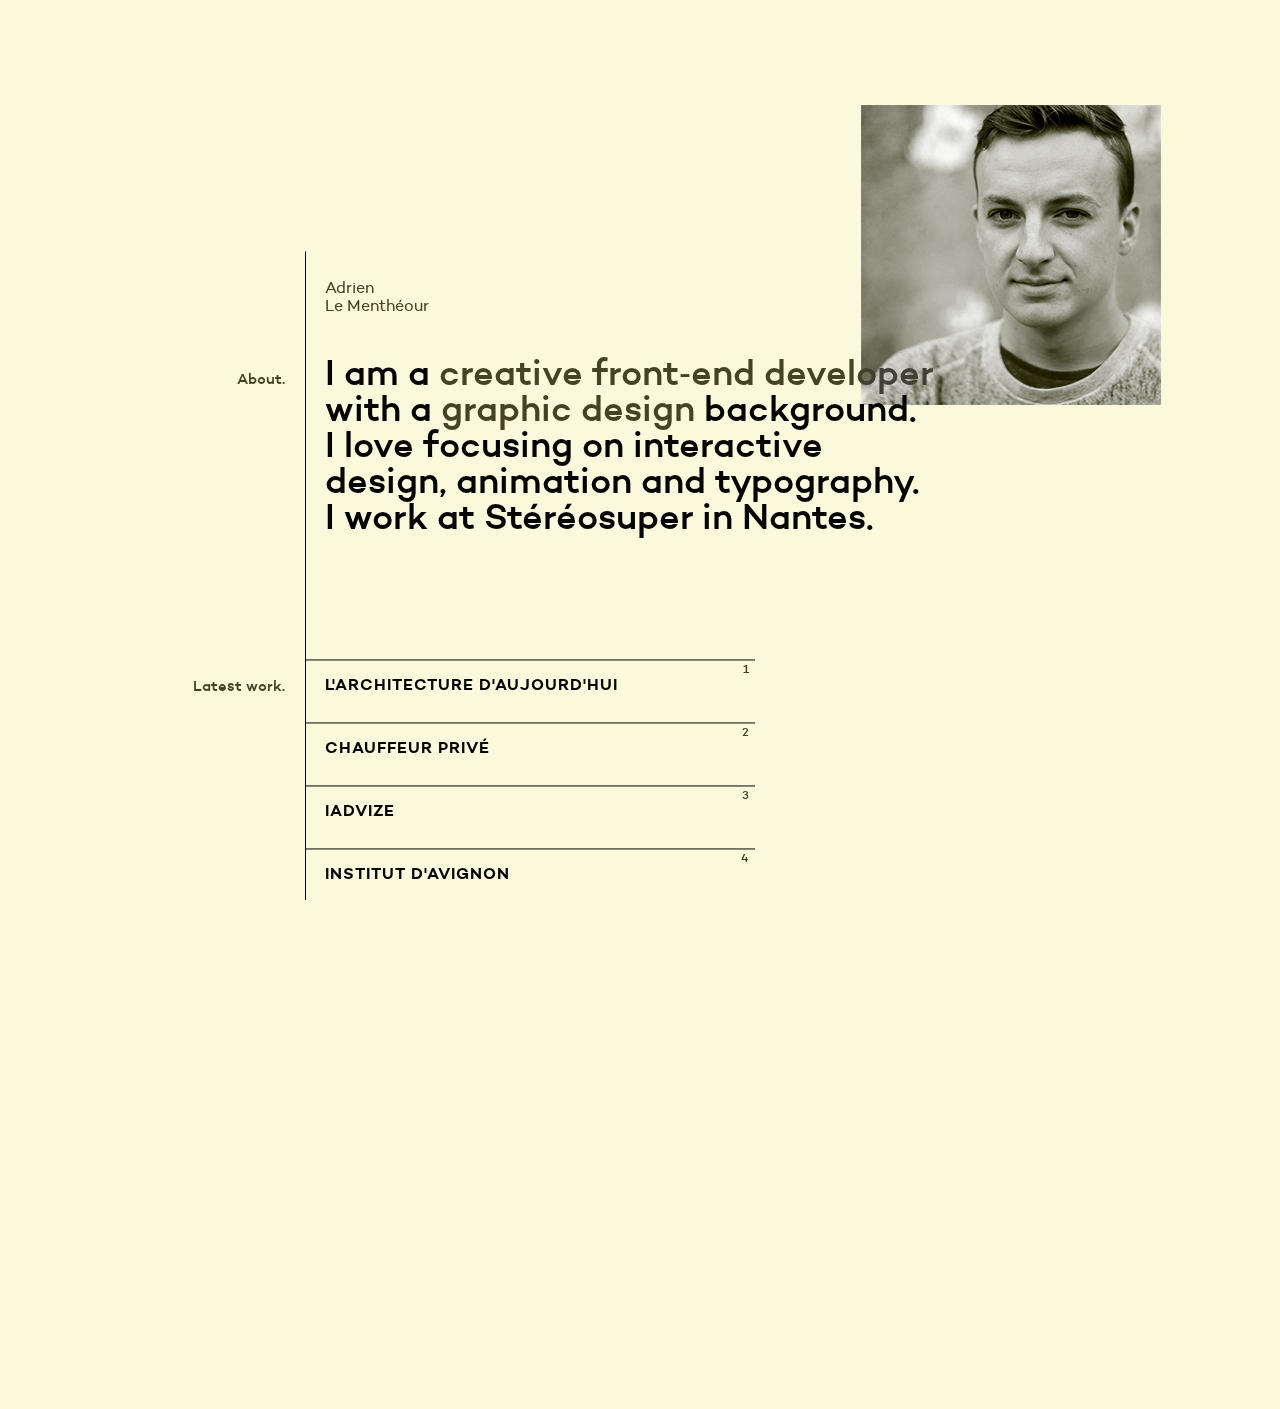
==== commit 3faa5a9e: ":art: Photo de profil" ====
--- a/index.html
+++ b/index.html
@@ -41,7 +41,7 @@
     <section id="bloc-illus">
       <div class="container">
         <div class="wrapper-img-illus">
-          <img src="img/profil.png">
+        <img src="img/photo-profil.png" srcset="img/photo-profil.png 1x, img/photo-profil@2x.png 2x" alt="Photo de profil">
           <svg  class="stroke-illus" id="stroke-top" xmlns="http://www.w3.org/2000/svg" xmlns:xlink="http://www.w3.org/1999/xlink" x="0px" y="0px"
              viewBox="0 0 120 124" style="enable-background:new 0 0 120 124;" xml:space="preserve">
             <path id="path-stroke-top" d="M15.5,108.5c13-30,53-82,89-93"/>
--- a/css/style.css
+++ b/css/style.css
@@ -924,7 +924,7 @@
   #bloc-illus .wrapper-img-illus {
     width: 250px;
     height: 250px;
-    top: 167px;
+    top: 150px;
     right: 15px;
   }
   #bloc-illus .wrapper-img-illus img {
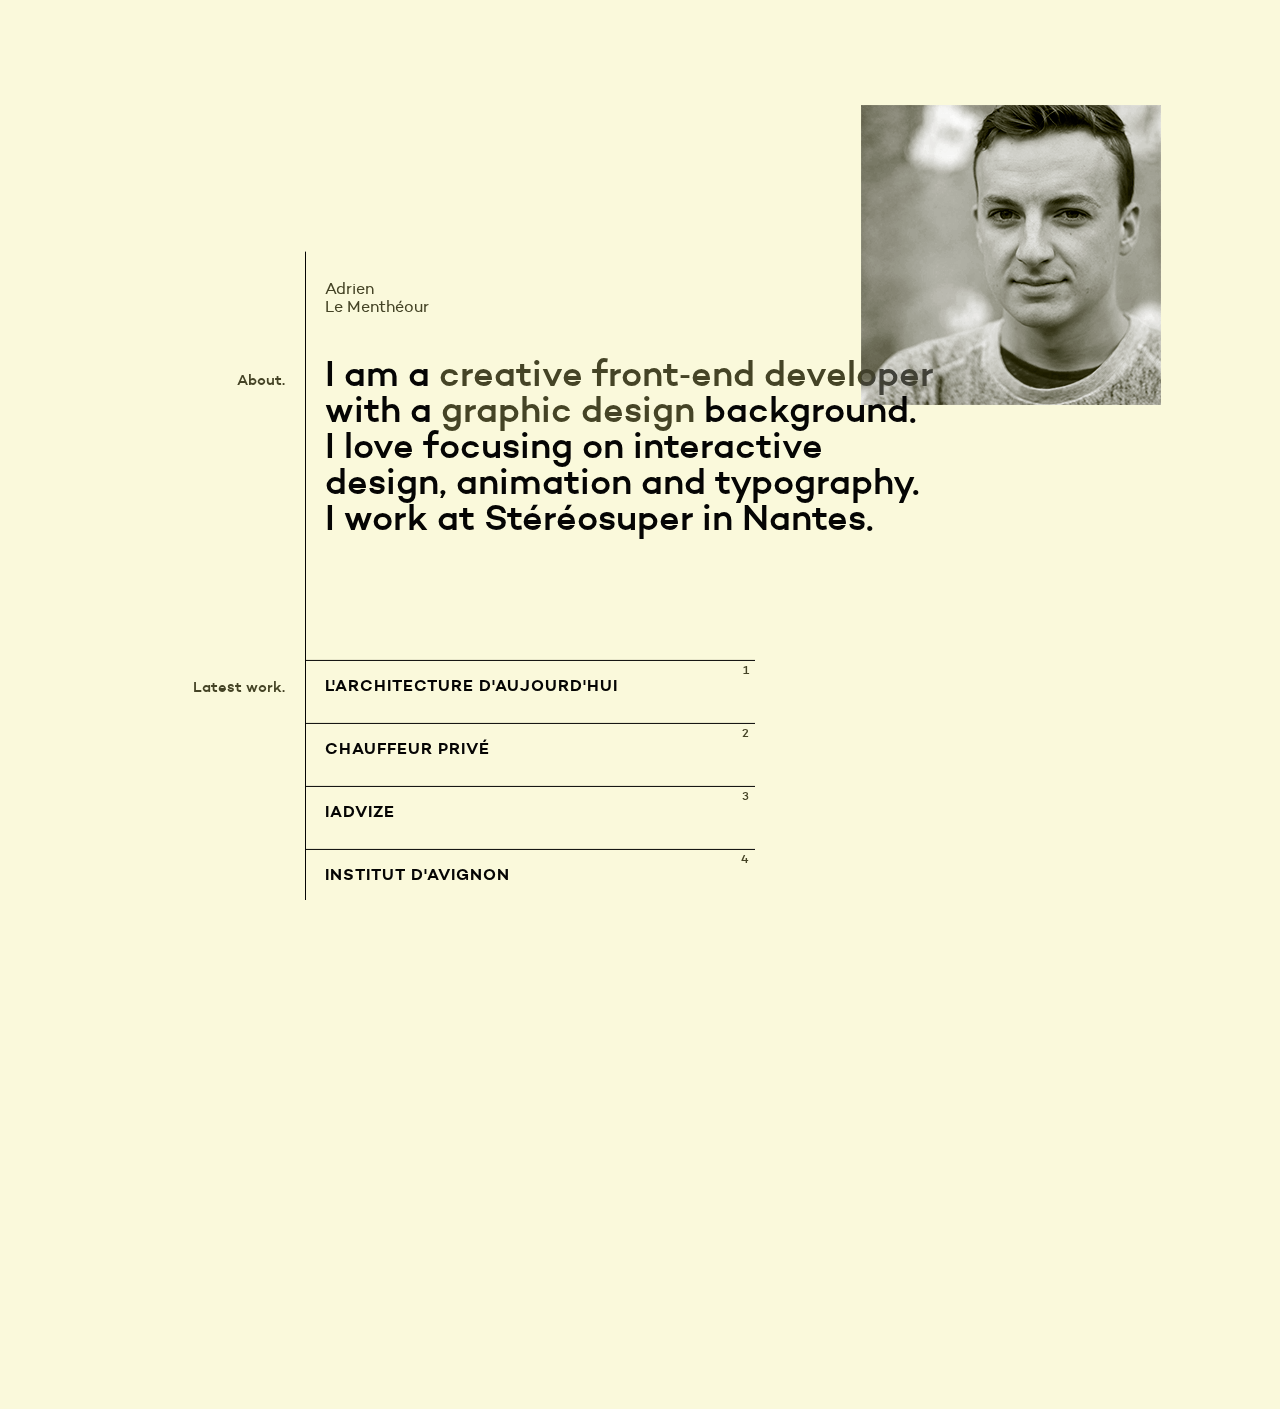
==== commit 77e329ce: ":art: Partage" ====
--- a/index.html
+++ b/index.html
@@ -9,6 +9,20 @@
       <title>Adrien Le Menth&eacute;our - Creative front-end developer</title>
       <meta name='description' content='I am a creative front-end developer with a graphic design background. I love focusing on interactive design, animation and typography.'>
       <meta name='viewport' content='width=device-width,initial-scale=1'>
+
+      <!-- Facebook -->
+      <meta property="og:title" content="Adrien Le Menthéour" />
+      <meta property="og:description" content="I am a creative front-end developer with a graphic design background. I love focusing on interactive design, animation and typography." />
+      <meta property="og:url" content="http://www.adrienlm.com" />
+      <meta property="og:image" content="http://www.adrienlementheour.com/img/adrienlm-fb.jpg" />
+
+      <!-- Twitter -->
+      <meta name="twitter:card" content="summary" />
+      <meta name="twitter:site" content="@adrienleme" />
+      <meta name="twitter:title" content="Adrien Le Menthéour" />
+      <meta name="twitter:description" content="I am a creative front-end developer with a graphic design background. I love focusing on interactive design, animation and typography." />
+      <meta name="twitter:image" content="http://www.adrienlementheour.com/img/adrienlm-twitter.jpg" />
+
       <link rel="apple-touch-icon" sizes="57x57" href="/apple-touch-icon-57x57.png">
       <link rel="apple-touch-icon" sizes="114x114" href="/apple-touch-icon-114x114.png">
       <link rel="apple-touch-icon" sizes="72x72" href="/apple-touch-icon-72x72.png">
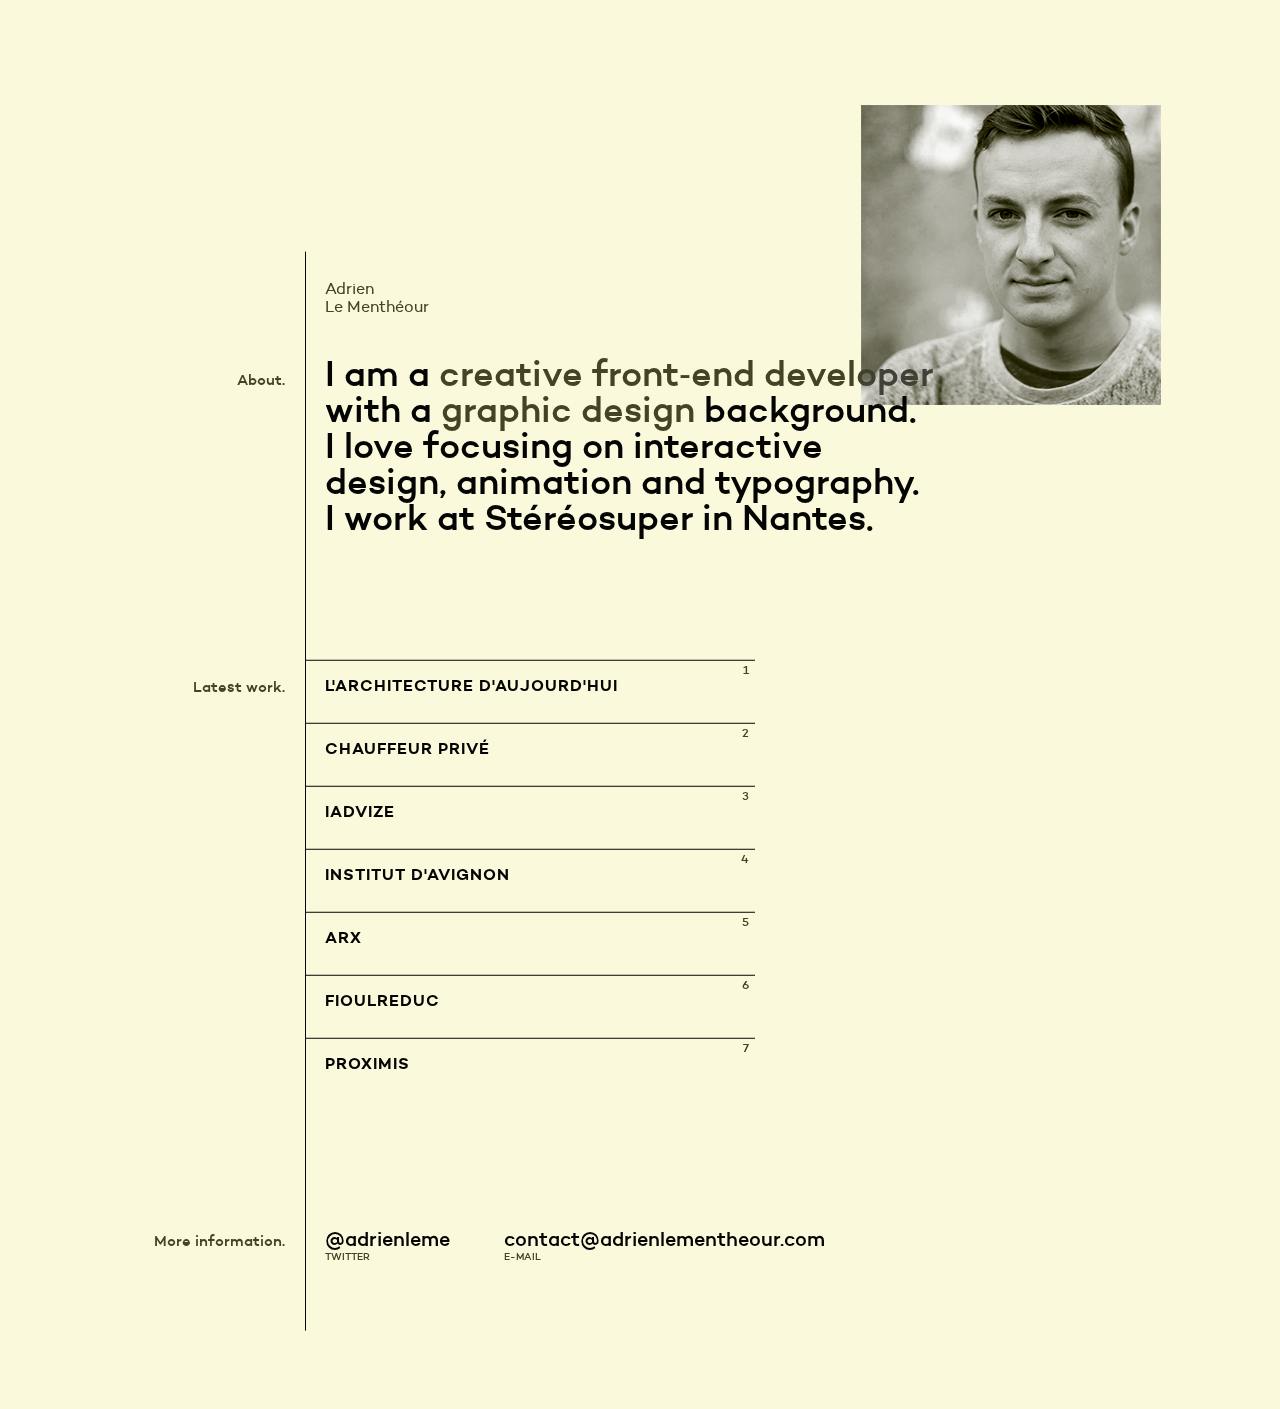
==== commit b654e57e: ":art: Favicons" ====
--- a/index.html
+++ b/index.html
@@ -24,20 +24,23 @@
       <meta name="twitter:image" content="http://www.adrienlementheour.com/img/adrienlm-twitter.jpg" />
 
       <link rel="apple-touch-icon" sizes="57x57" href="/apple-touch-icon-57x57.png">
+      <link rel="apple-touch-icon" sizes="60x60" href="/apple-touch-icon-60x60.png">
+      <link rel="apple-touch-icon" sizes="72x72" href="/apple-touch-icon-72x72.png">
+      <link rel="apple-touch-icon" sizes="76x76" href="/apple-touch-icon-76x76.png">
       <link rel="apple-touch-icon" sizes="114x114" href="/apple-touch-icon-114x114.png">
-      <link rel="apple-touch-icon" sizes="72x72" href="/apple-touch-icon-72x72.png">
+      <link rel="apple-touch-icon" sizes="120x120" href="/apple-touch-icon-120x120.png">
       <link rel="apple-touch-icon" sizes="144x144" href="/apple-touch-icon-144x144.png">
-      <link rel="apple-touch-icon" sizes="60x60" href="/apple-touch-icon-60x60.png">
-      <link rel="apple-touch-icon" sizes="120x120" href="/apple-touch-icon-120x120.png">
-      <link rel="apple-touch-icon" sizes="76x76" href="/apple-touch-icon-76x76.png">
       <link rel="apple-touch-icon" sizes="152x152" href="/apple-touch-icon-152x152.png">
-      <link rel="icon" type="image/png" href="/favicon-196x196.png" sizes="196x196">
-      <link rel="icon" type="image/png" href="/favicon-160x160.png" sizes="160x160">
+      <link rel="apple-touch-icon" sizes="180x180" href="/apple-touch-icon-180x180.png">
+      <link rel="icon" type="image/png" href="/favicon-32x32.png" sizes="32x32">
+      <link rel="icon" type="image/png" href="/android-chrome-192x192.png" sizes="192x192">
       <link rel="icon" type="image/png" href="/favicon-96x96.png" sizes="96x96">
       <link rel="icon" type="image/png" href="/favicon-16x16.png" sizes="16x16">
-      <link rel="icon" type="image/png" href="/favicon-32x32.png" sizes="32x32">
-      <meta name="msapplication-TileColor" content="#000000">
+      <link rel="manifest" href="/manifest.json">
+      <link rel="mask-icon" href="/safari-pinned-tab.svg" color="#1e32d2">
+      <meta name="msapplication-TileColor" content="#da532c">
       <meta name="msapplication-TileImage" content="/mstile-144x144.png">
+      <meta name="theme-color" content="#ffffff">
       <link rel='stylesheet' href='css/style.css'>
       <script src='js/modernizr.min.js'></script>
       <!-- GA -->
--- a/css/style.css
+++ b/css/style.css
@@ -387,7 +387,6 @@
   height: 100%;
 }
 html {
-  overflow: hidden;
   position: relative;
 }
 body {
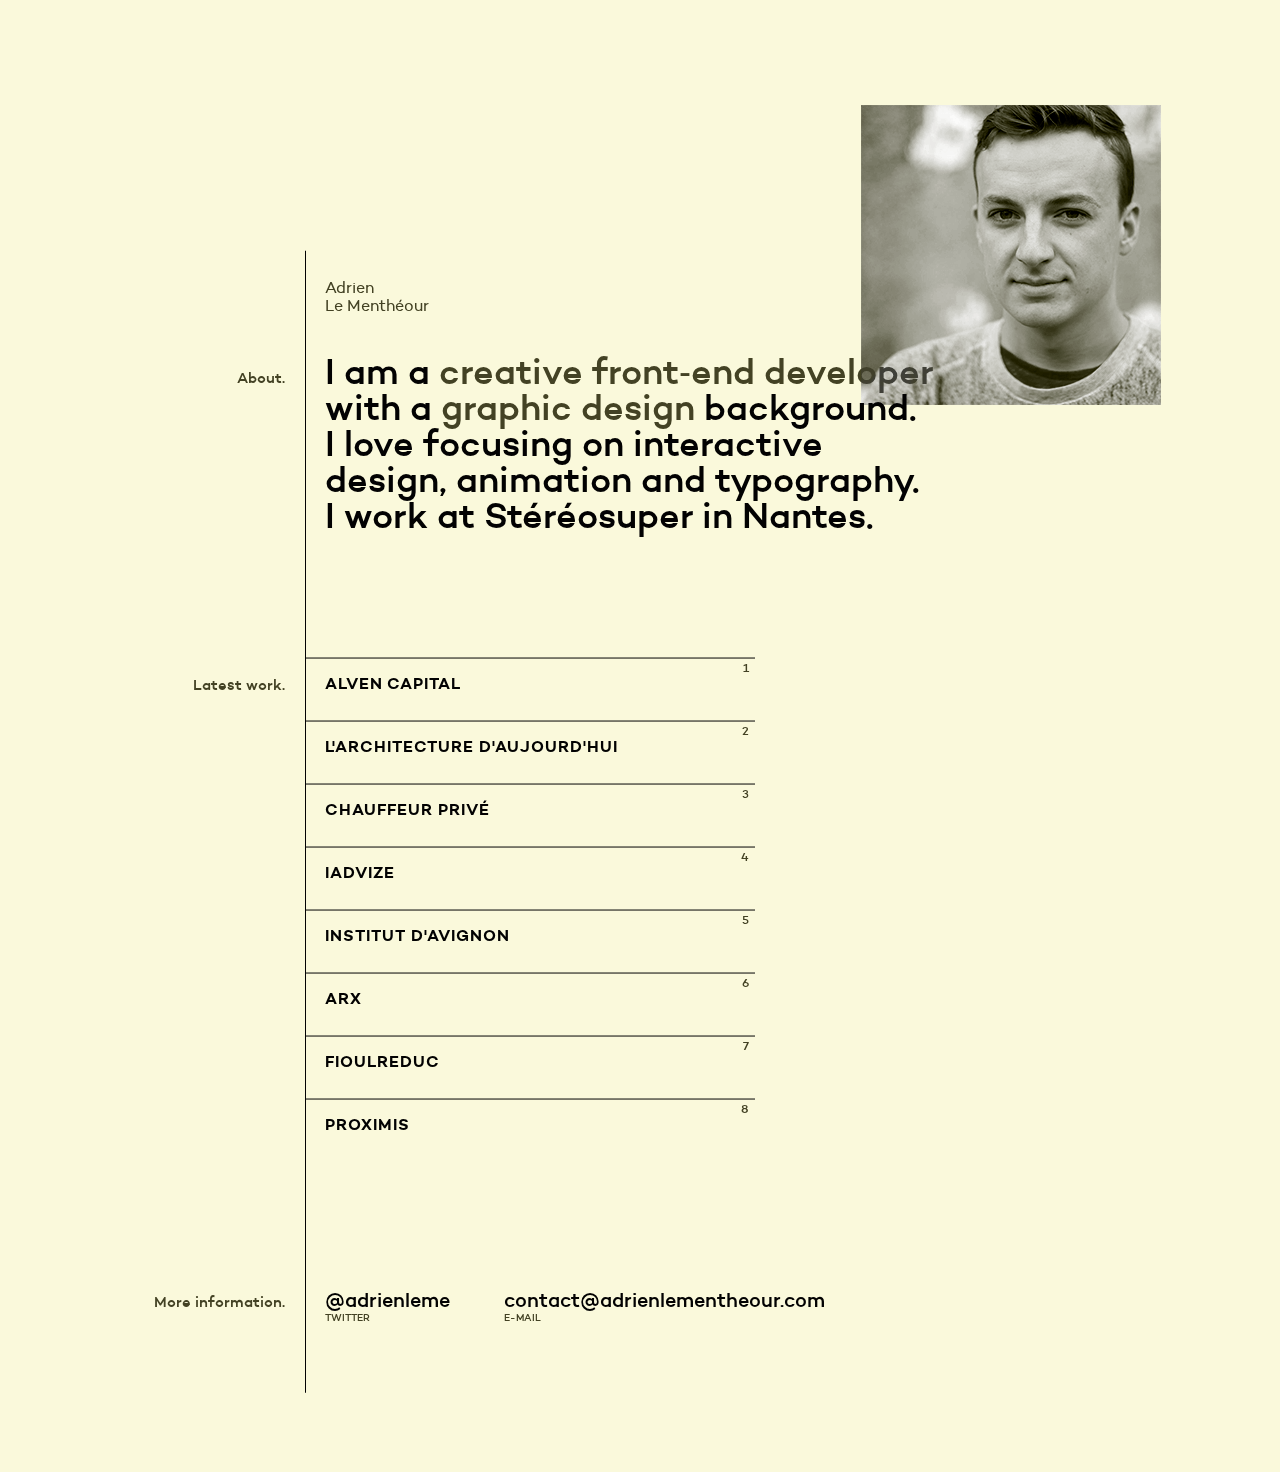
==== commit 933c550c: ":art: Add Alven to references" ====
--- a/index.html
+++ b/index.html
@@ -84,6 +84,16 @@
   				<div class="categ" id="latest-work">
   					<h2 class="big-padding-top">Latest work.</h2>
   					<ul id="projects">
+              <li class="project" id="project-alven">
+                <a title="Alven Capital" class="project-link" href="http://www.alvencapital.com/" target="_blank" >
+                  Alven Capital
+                  <span class="bandeau-hover">
+                    <span class="content-txt" data-hover="Alven Capital">
+                      <span class="action">View it live ›</span>
+                    </span>
+                  </span>
+                </a>
+              </li>
               <li class="project" id="project-aa">
                 <a title="L'Architecture d'Aujourd'hui" class="project-link" href="http://www.larchitecturedaujourdhui.fr/" target="_blank" >
                   L'Architecture d'Aujourd'hui
--- a/css/style.css
+++ b/css/style.css
@@ -456,6 +456,9 @@
       -ms-transform: translateY(100px);
           transform: translateY(100px);
   mix-blend-mode: luminosity;
+}
+.is-ff #bloc-content {
+  mix-blend-mode: normal;
 }
 .no-js #bloc-content {
   opacity: 1;
@@ -838,6 +841,8 @@
           transform-style: preserve-3d;
   -webkit-backface-visibility: hidden;
           backface-visibility: hidden;
+  width: 300px;
+  height: 300px;
 }
 .no-js #bloc-illus .wrapper-img-illus {
   -webkit-transform: translateY(0);
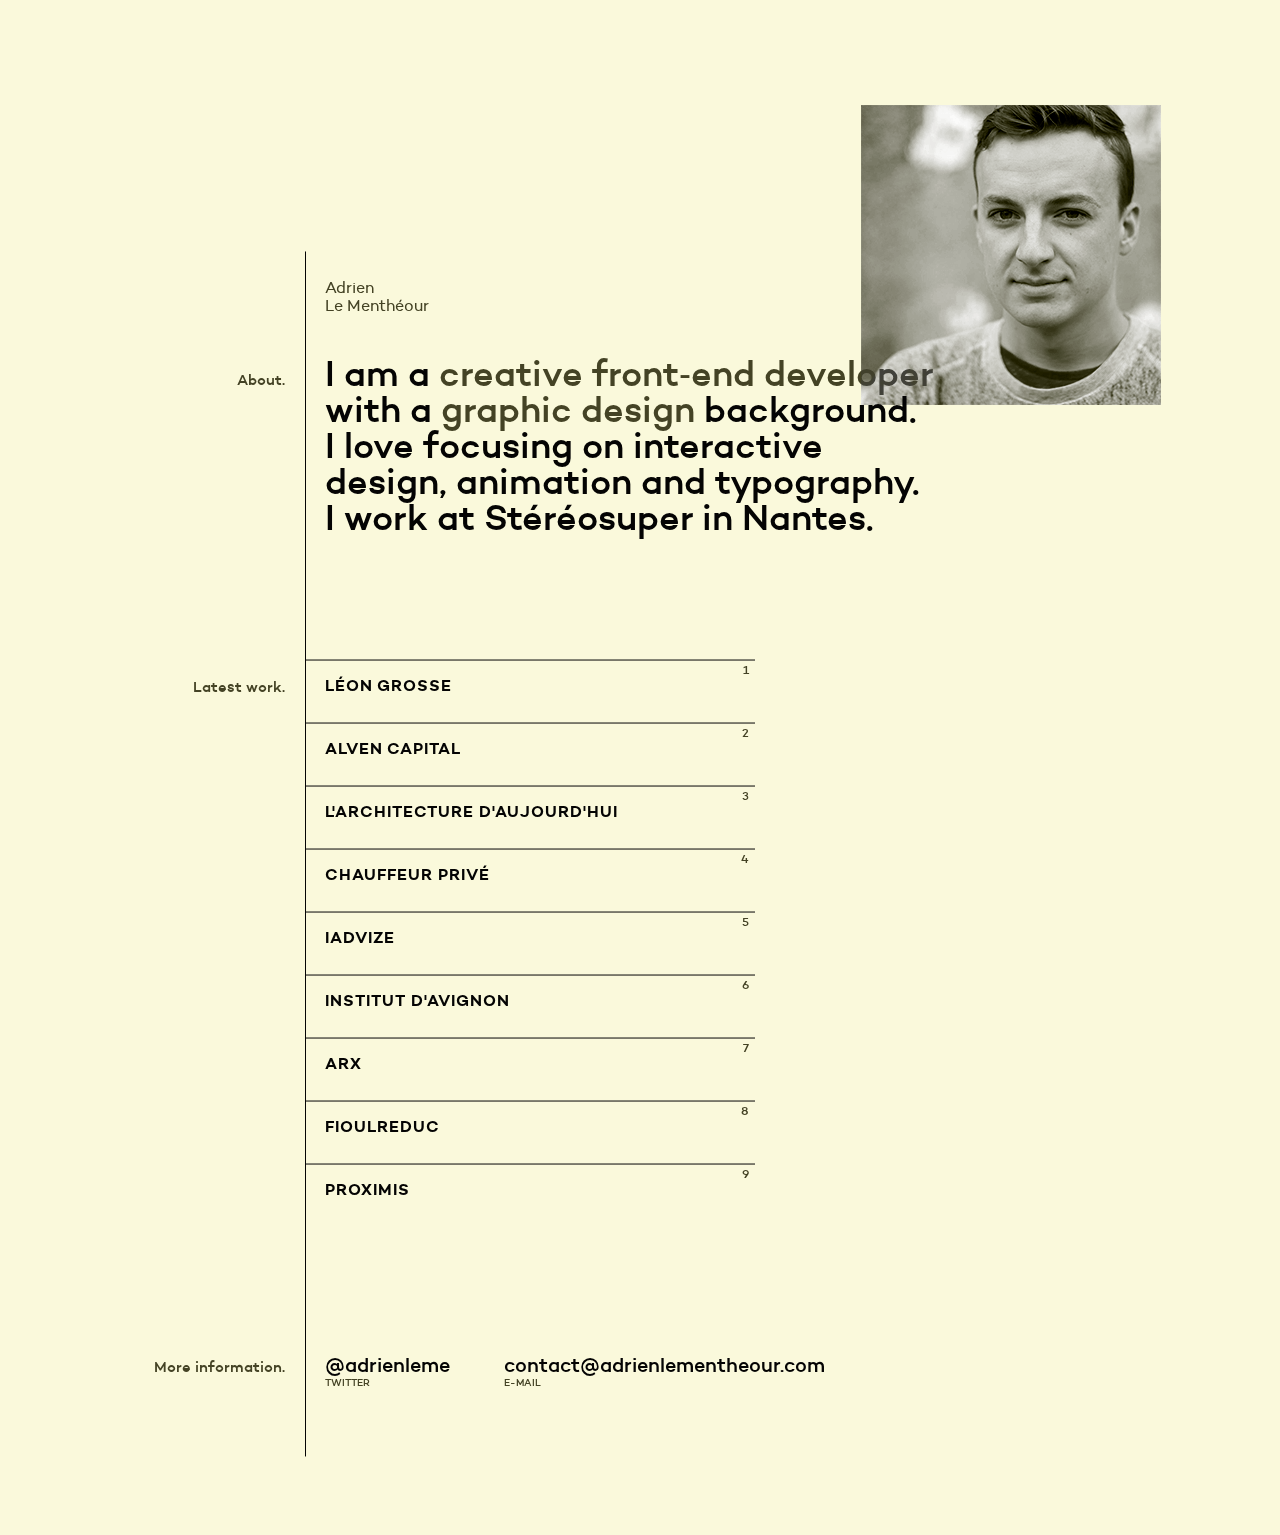
==== commit f66ed11b: ":art: Add Léon Grosse to references" ====
--- a/index.html
+++ b/index.html
@@ -84,6 +84,16 @@
   				<div class="categ" id="latest-work">
   					<h2 class="big-padding-top">Latest work.</h2>
   					<ul id="projects">
+              <li class="project" id="project-leon-grosse">
+                <a title="Léon Grosse" class="project-link" href="http://www.leongrosse.fr/" target="_blank" >
+                  Léon Grosse
+                  <span class="bandeau-hover">
+                    <span class="content-txt" data-hover="Léon Grosse">
+                      <span class="action">View it live ›</span>
+                    </span>
+                  </span>
+                </a>
+              </li>
               <li class="project" id="project-alven">
                 <a title="Alven Capital" class="project-link" href="http://www.alvencapital.com/" target="_blank" >
                   Alven Capital
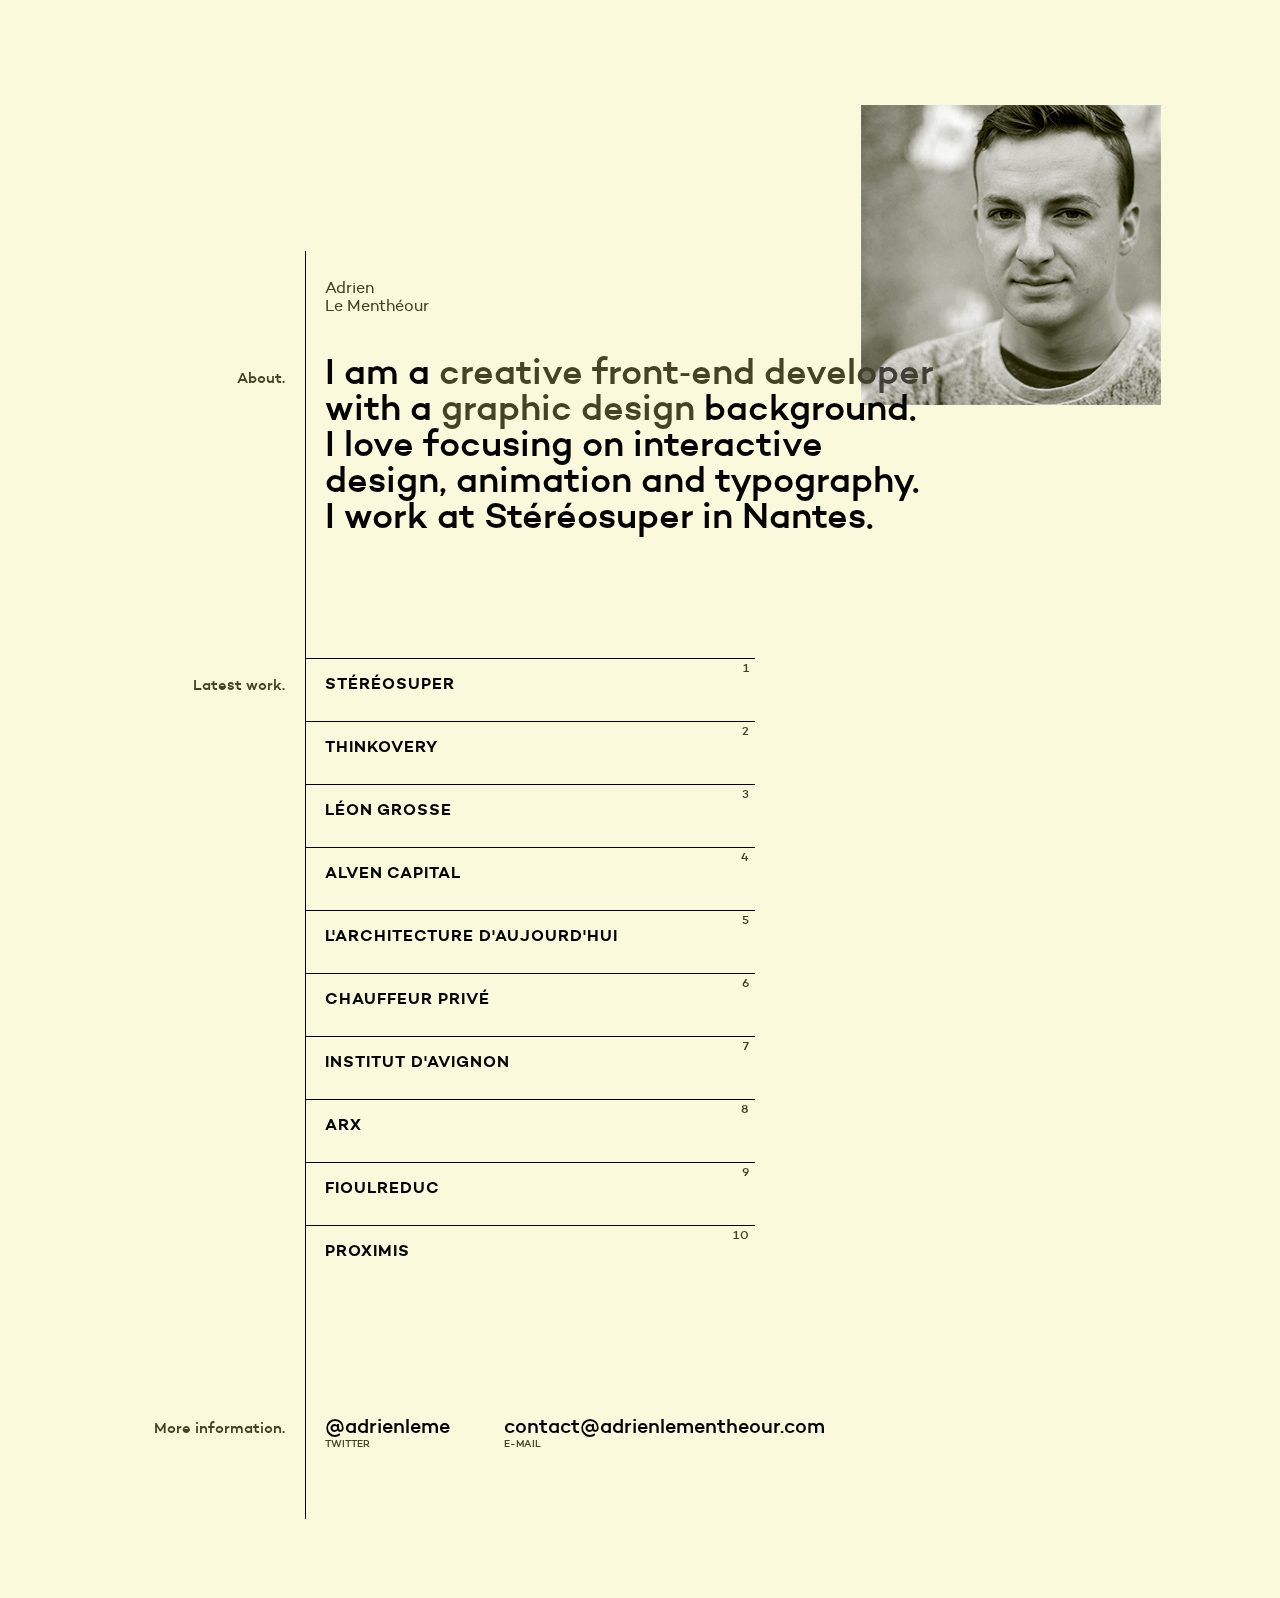
==== commit 6cc921cb: ":art: Stéréosuper + Thinkovery" ====
--- a/index.html
+++ b/index.html
@@ -84,6 +84,26 @@
   				<div class="categ" id="latest-work">
   					<h2 class="big-padding-top">Latest work.</h2>
   					<ul id="projects">
+              <li class="project" id="project-stereosuper">
+                <a title="Stéréosuper" class="project-link" href="http://www.stereosuper.fr/" target="_blank" >
+                  Stéréosuper
+                  <span class="bandeau-hover">
+                    <span class="content-txt" data-hover="Stéréosuper">
+                      <span class="action">View it live ›</span>
+                    </span>
+                  </span>
+                </a>
+              </li>
+              <li class="project" id="project-thinkovery">
+                <a title="Thinkovery" class="project-link" href="https://thinkovery.com/" target="_blank" >
+                  Thinkovery
+                  <span class="bandeau-hover">
+                    <span class="content-txt" data-hover="Thinkovery">
+                      <span class="action">View it live ›</span>
+                    </span>
+                  </span>
+                </a>
+              </li>
               <li class="project" id="project-leon-grosse">
                 <a title="Léon Grosse" class="project-link" href="http://www.leongrosse.fr/" target="_blank" >
                   Léon Grosse
@@ -124,16 +144,6 @@
                   </span>
                 </a>
               </li>
-  						<li class="project" id="project-iadvize">
-  							<a title="iAdvize" class="project-link" href="http://www.iadvize.com/fr/" target="_blank" >
-  								iAdvize
-                  <span class="bandeau-hover">
-                    <span class="content-txt" data-hover="iAdvize">
-                      <span class="action">View it live ›</span>
-                    </span>
-                  </span>
-  							</a>
-  						</li>
   						<li class="project" id="project-institut-avignon">
   							<a title="Institut d'Avignon" class="project-link" href="http://www.institutdavignon.fr/" target="_blank" >
   								Institut d'Avignon
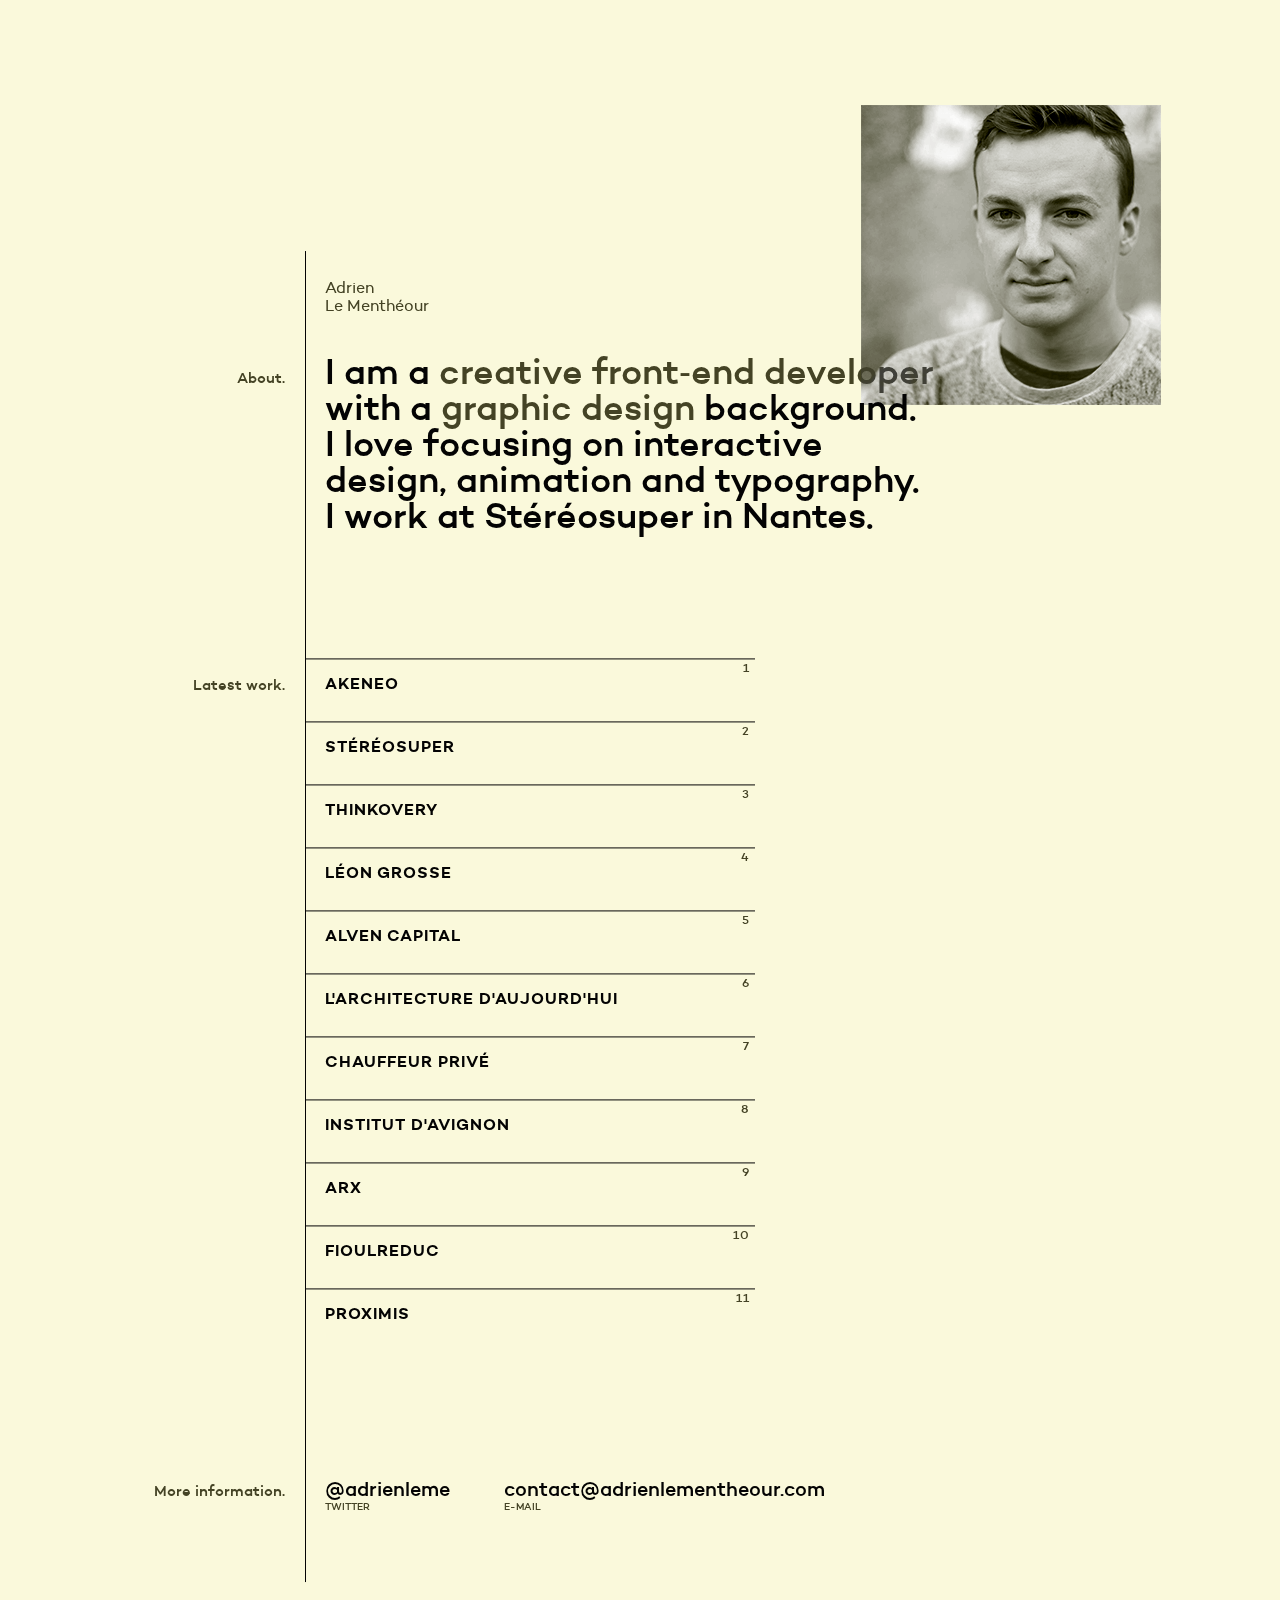
==== commit c6d998f8: ":art: Add Akeneo to references" ====
--- a/index.html
+++ b/index.html
@@ -85,6 +85,16 @@
   					<h2 class="big-padding-top">Latest work.</h2>
   					<ul id="projects">
               <li class="project" id="project-stereosuper">
+                <a title="Akeneo" class="project-link" href="http://www.akeneo.com/" target="_blank" >
+                  Akeneo
+                  <span class="bandeau-hover">
+                    <span class="content-txt" data-hover="Akeneo">
+                      <span class="action">View it live ›</span>
+                    </span>
+                  </span>
+                </a>
+              </li>
+              <li class="project" id="project-stereosuper">
                 <a title="Stéréosuper" class="project-link" href="http://www.stereosuper.fr/" target="_blank" >
                   Stéréosuper
                   <span class="bandeau-hover">
